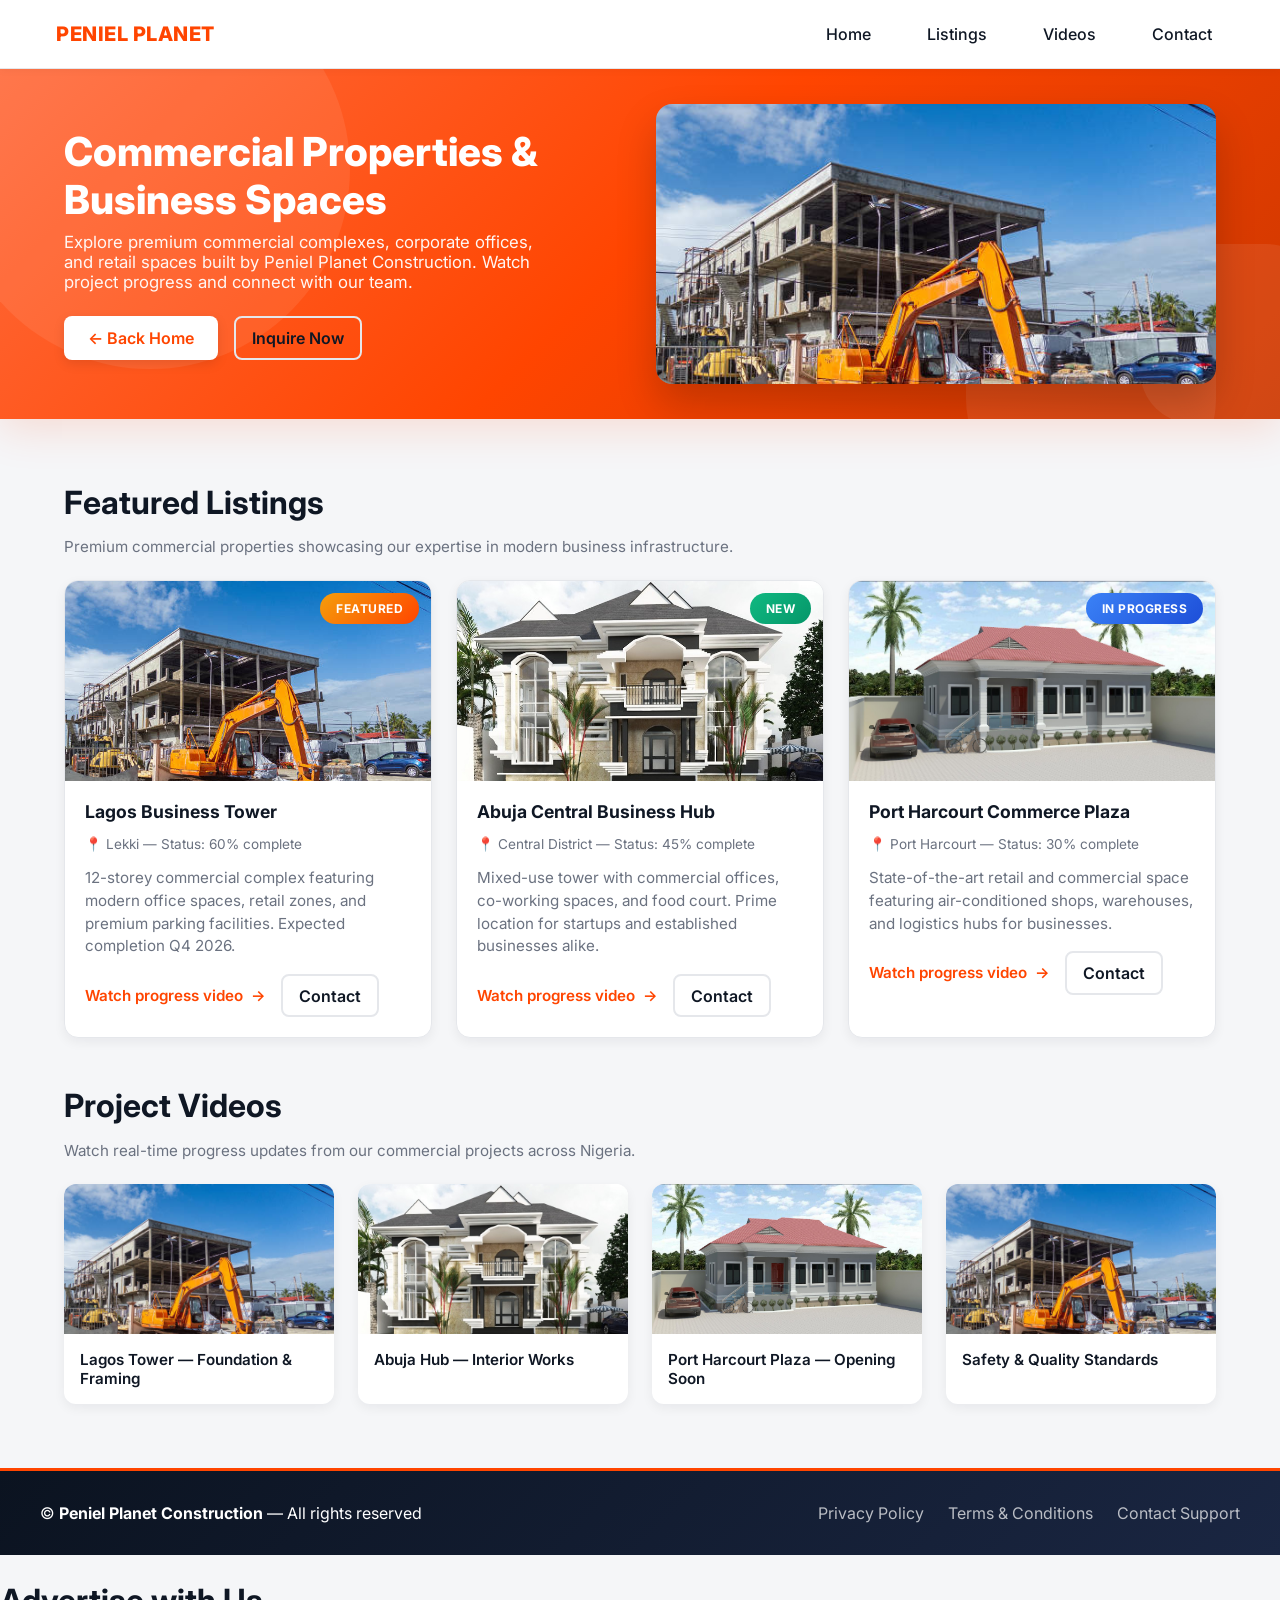
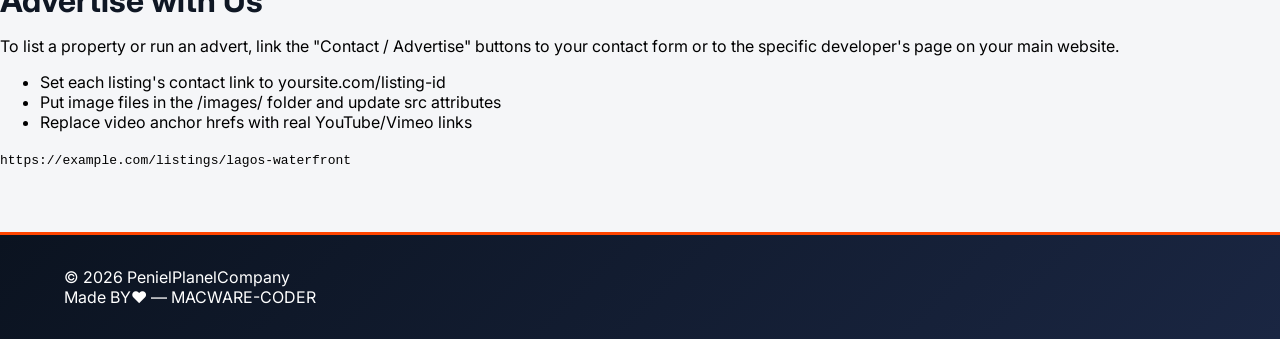
==== pagecommercial.html @ 6aea74a9 "Add files via upload" ====
<!doctype html>
<html lang="en">
<head>
  <meta charset="utf-8" />
  <meta name="viewport" content="width=device-width, initial-scale=1" />
  <title>Commercial Properties | Peniel Planet Construction</title>
  <link rel="stylesheet" href="category-modern.css">
  <link href="https://fonts.googleapis.com/css2?family=Inter:wght@400;600;800&display=swap" rel="stylesheet">
</head>
<body>
  <header class="site-header">
    <div class="container">
      <a class="brand" href="index.html">PENIEL PLANET</a>
      <nav class="nav">
        <a href="index.html">Home</a>
        <a href="#listings">Listings</a>
        <a href="#videos">Videos</a>
        <a href="contactpeniel.html">Contact</a>
      </nav>
    </div>
  </header>

  <!-- Modern Hero Section with Gradient Background -->
  <section class="hero-background">
    <div class="hero-shapes">
      <div class="shape shape-1"></div>
      <div class="shape shape-2"></div>
      <div class="shape shape-3"></div>
    </div>
    <div class="container hero-section">
      <div class="hero-content">
        <h1>Commercial Properties & Business Spaces</h1>
        <p>Explore premium commercial complexes, corporate offices, and retail spaces built by Peniel Planet Construction. Watch project progress and connect with our team.</p>
        <div class="cta">
          <a class="btn" href="index.html">← Back Home</a>
          <a class="btn-outline" href="contactpeniel.html">Inquire Now</a>
        </div>
      </div>
      <div class="hero-image">
        <img src="penial p 15.jpg" alt="Commercial Properties" />
      </div>
    </div>
  </section>

  <main class="container">
    <!-- Listings Section -->
    <section id="listings">
      <h2>Featured Listings</h2>
      <p class="muted">Premium commercial properties showcasing our expertise in modern business infrastructure.</p>

      <div class="grid">
        <!-- Card 1 -->
        <article class="card">
          <img class="card-img" src="penial p 15.jpg" alt="Lagos Business Tower" />
          <div class="card-body">
            <h3 class="card-title">Lagos Business Tower</h3>
            <p class="meta">📍 Lekki — Status: 60% complete</p>
            <p class="desc">12-storey commercial complex featuring modern office spaces, retail zones, and premium parking facilities. Expected completion Q4 2026.</p>
            <div class="card-actions">
              <a class="link" href="https://www.youtube.com/results?search_query=construction+project" target="_blank">Watch progress video</a>
              <a class="btn-outline" href="contactpeniel.html">Contact</a>
            </div>
          </div>
          <span class="badge featured">Featured</span>
        </article>

        <!-- Card 2 -->
        <article class="card">
          <img class="card-img" src="building 2 penial.jpeg" alt="Abuja Business Hub" />
          <div class="card-body">
            <h3 class="card-title">Abuja Central Business Hub</h3>
            <p class="meta">📍 Central District — Status: 45% complete</p>
            <p class="desc">Mixed-use tower with commercial offices, co-working spaces, and food court. Prime location for startups and established businesses alike.</p>
            <div class="card-actions">
              <a class="link" href="https://www.youtube.com/results?search_query=construction+business" target="_blank">Watch progress video</a>
              <a class="btn-outline" href="contactpeniel.html">Contact</a>
            </div>
          </div>
          <span class="badge new">New</span>
        </article>

        <!-- Card 3 -->
        <article class="card">
          <img class="card-img" src="building penial.jpg" alt="Port Harcourt Commerce Plaza" />
          <div class="card-body">
            <h3 class="card-title">Port Harcourt Commerce Plaza</h3>
            <p class="meta">📍 Port Harcourt — Status: 30% complete</p>
            <p class="desc">State-of-the-art retail and commercial space featuring air-conditioned shops, warehouses, and logistics hubs for businesses.</p>
            <div class="card-actions">
              <a class="link" href="https://www.youtube.com/results?search_query=construction+progress" target="_blank">Watch progress video</a>
              <a class="btn-outline" href="contactpeniel.html">Contact</a>
            </div>
          </div>
          <span class="badge inprogress">In Progress</span>
        </article>
      </div>
    </section>

    <!-- Videos Section -->
    <section id="videos" class="videos">
      <h2>Project Videos</h2>
      <p class="muted">Watch real-time progress updates from our commercial projects across Nigeria.</p>

      <div class="video-grid">
        <div class="video-card">
          <a href="https://www.youtube.com/results?search_query=commercial+construction" target="_blank" rel="noopener">
            <img src="penial p 15.jpg" alt="Video Thumbnail" />
            <div class="video-play"></div>
            <div class="video-title">Lagos Tower — Foundation & Framing</div>
          </a>
        </div>

        <div class="video-card">
          <a href="https://www.youtube.com/results?search_query=office+building+construction" target="_blank" rel="noopener">
            <img src="building 2 penial.jpeg" alt="Video Thumbnail" />
            <div class="video-play"></div>
            <div class="video-title">Abuja Hub — Interior Works</div>
          </a>
        </div>

        <div class="video-card">
          <a href="https://www.youtube.com/results?search_query=retail+construction" target="_blank" rel="noopener">
            <img src="building penial.jpg" alt="Video Thumbnail" />
            <div class="video-play"></div>
            <div class="video-title">Port Harcourt Plaza — Opening Soon</div>
          </a>
        </div>

        <div class="video-card">
          <a href="https://www.youtube.com/results?search_query=commercial+project" target="_blank" rel="noopener">
            <img src="penial p 15.jpg" alt="Video Thumbnail" />
            <div class="video-play"></div>
            <div class="video-title">Safety & Quality Standards</div>
          </a>
        </div>
      </div>
    </section>
  </main>

  <footer>
    <div class="footer-inner">
      <div>© <strong>Peniel Planet Construction</strong> — All rights reserved</div>
      <div class="footer-links">
        <a href="#">Privacy Policy</a>
        <a href="#">Terms & Conditions</a>
        <a href="contactpeniel.html">Contact Support</a>
      </div>
    </div>
  </footer>
  <script src="peniel-interactions.js"></script>
</body>
</html>

      </div>
    </section>

    <section id="contact" class="contact">
      <h2>Advertise with Us</h2>
      <p>To list a property or run an advert, link the "Contact / Advertise" buttons to your contact form or to the specific developer's page on your main website.</p>
      <ul>
        <li>Set each listing's contact link to yoursite.com/listing-id</li>
        <li>Put image files in the /images/ folder and update src attributes</li>
        <li>Replace video anchor hrefs with real YouTube/Vimeo links</li>
      </ul>

      <!-- <p class="muted">Example contact link placeholder (change it):</p> -->
      <code>https://example.com/listings/lagos-waterfront</code>
    </section>
  </main>

  <footer class="site-footer">
    <div class="container">
      <div>© <span id="year"></span> PenielPlanelCompany</div>
      <div class="small">Made BY❤️ — MACWARE-CODER</div>
    </div>
  </footer>

  <script>
    // Small helper — update the year and optionally the main link easily here
    document.getElementById('year').textContent = new Date().getFullYear();
    // If you want to link the hero button to your main site, change the URL below
    // document.getElementById('MAIN_SITE_LINK').href = 'https://your-site.com';
  </script>
</body>
</html>
---- category-modern.css ----
/* ============================================
   Peniel Planet - Modern Category Pages CSS
   ============================================ */

:root {
  --bg: #f6f7fb;
  --card: #ffffff;
  --accent: #ff4500;
  --accent-dark: #d93f1f;
  --muted: #6b7280;
  --text: #0f1724;
  --border: #e5e7eb;
  --success: #10b981;
  --warning: #f59e0b;
  --info: #3b82f6;
  --shadow: 0 10px 30px rgba(15, 23, 36, 0.1);
  --shadow-sm: 0 4px 12px rgba(15, 23, 36, 0.06);
}

* {
  box-sizing: border-box;
}

html, body {
  height: 100%;
  margin: 0;
  font-family: Inter, system-ui, -apple-system, "Segoe UI", Roboto, "Helvetica Neue", Arial;
  background: #f5f6f8;
}

/* ============== HEADER ============== */
.site-header {
  background: #fff;
  border-bottom: 1px solid var(--border);
  box-shadow: 0 2px 8px rgba(0, 0, 0, 0.04);
  position: sticky;
  top: 0;
  z-index: 50;
}

.site-header .container {
  display: flex;
  align-items: center;
  justify-content: space-between;
  padding: 1rem;
  max-width: 1200px;
  margin: 0 auto;
}

.brand {
  font-weight: 800;
  color: var(--accent);
  text-decoration: none;
  font-size: 1.25rem;
  letter-spacing: 0.5px;
  transition: color 0.3s ease;
}

.brand:hover {
  color: var(--accent-dark);
}

.nav {
  display: flex;
  gap: 2rem;
  align-items: center;
}

.nav a {
  color: var(--text);
  text-decoration: none;
  font-weight: 500;
  transition: color 0.3s ease;
  padding: 0.5rem 0.75rem;
  border-radius: 6px;
}

.nav a:hover {
  color: var(--accent);
  background: rgba(255, 69, 0, 0.05);
}

/* ============== HERO SECTION ============== */
.hero-background {
  position: relative;
  overflow: hidden;
  background: linear-gradient(135deg, #ff6b3d 0%, #ff4500 50%, #cc3700 100%);
  color: white;
  min-height: 350px;
  display: flex;
  align-items: center;
  margin-bottom: 4rem;
  box-shadow: 0 10px 40px rgba(255, 69, 0, 0.15);
}

/* Animated background shapes */
.hero-shapes {
  position: absolute;
  top: 0;
  left: 0;
  right: 0;
  bottom: 0;
  overflow: hidden;
  z-index: 0;
}

.shape {
  position: absolute;
  opacity: 0.08;
  animation: float 8s ease-in-out infinite;
}

.shape-1 {
  width: 400px;
  height: 400px;
  background: white;
  border-radius: 50%;
  top: -100px;
  left: -50px;
}

.shape-2 {
  width: 250px;
  height: 250px;
  background: white;
  border-radius: 40%;
  bottom: -80px;
  right: 5%;
  animation-delay: 2s;
}

.shape-3 {
  width: 180px;
  height: 180px;
  background: white;
  border-radius: 30%;
  top: 50%;
  right: -40px;
  animation-delay: 1s;
}

@keyframes float {
  0%, 100% { transform: translateY(0px) rotate(0deg); }
  50% { transform: translateY(20px) rotate(5deg); }
}

.hero-section {
  position: relative;
  z-index: 1;
  display: flex;
  gap: 2rem;
  align-items: center;
}

.container {
  max-width: 1200px;
  margin: 0 auto;
  padding: 0 1.5rem;
}

.hero-content {
  flex: 1;
  min-width: 260px;
}

.hero-content h1 {
  margin: 0 0 0.5rem;
  font-size: clamp(1.75rem, 3.5vw, 2.5rem);
  line-height: 1.2;
  font-weight: 800;
}

.hero-content p {
  margin: 0 0 1.5rem 0;
  opacity: 0.95;
  font-size: 1.05rem;
  max-width: 500px;
}

.hero-image {
  flex: 1;
  display: flex;
  justify-content: center;
  align-items: center;
}

.hero-image img {
  max-width: 100%;
  width: 100%;
  max-height: 280px;
  border-radius: 16px;
  box-shadow: 0 20px 40px rgba(0, 0, 0, 0.2);
  object-fit: cover;
  animation: slideUp 0.6s ease-out;
}

@keyframes slideUp {
  from {
    opacity: 0;
    transform: translateY(30px);
  }
  to {
    opacity: 1;
    transform: translateY(0);
  }
}

.cta {
  display: flex;
  gap: 1rem;
  flex-wrap: wrap;
}

/* ============== BUTTONS ============== */
.btn {
  display: inline-block;
  padding: 0.75rem 1.5rem;
  background: #fff;
  color: var(--accent);
  text-decoration: none;
  border-radius: 8px;
  font-weight: 600;
  transition: all 0.3s ease;
  border: none;
  cursor: pointer;
  box-shadow: 0 4px 12px rgba(0, 0, 0, 0.1);
}

.btn:hover {
  transform: translateY(-2px);
  box-shadow: 0 6px 16px rgba(0, 0, 0, 0.15);
  background: #f5f5f5;
}

.btn-outline {
  display: inline-block;
  padding: 0.6rem 1rem;
  border-radius: 8px;
  border: 2px solid var(--border);
  text-decoration: none;
  color: var(--text);
  font-weight: 600;
  transition: all 0.3s ease;
  cursor: pointer;
  background: transparent;
}

.btn-outline:hover {
  border-color: var(--accent);
  color: var(--accent);
  background: rgba(255, 69, 0, 0.04);
}

/* ============== MAIN CONTENT ============== */
main {
  min-height: 400px;
}

h2 {
  font-size: 2rem;
  margin-bottom: 0.5rem;
  color: var(--text);
}

section {
  margin-bottom: 3rem;
}

.muted {
  color: var(--muted);
  font-size: 0.95rem;
}

/* ============== GRID LAYOUT ============== */
.grid {
  display: grid;
  grid-template-columns: repeat(auto-fit, minmax(280px, 1fr));
  gap: 1.5rem;
  margin-top: 1.5rem;
}

/* ============== CARDS ============== */
.card {
  position: relative;
  background: var(--card);
  border-radius: 14px;
  overflow: hidden;
  box-shadow: var(--shadow-sm);
  transition: all 0.4s cubic-bezier(0.23, 1, 0.320, 1);
  border: 1px solid var(--border);
  animation: fadeInUp 0.5s ease-out;
}

@keyframes fadeInUp {
  from {
    opacity: 0;
    transform: translateY(20px);
  }
  to {
    opacity: 1;
    transform: translateY(0);
  }
}

.card:hover {
  transform: translateY(-8px);
  box-shadow: var(--shadow);
  border-color: var(--accent);
}

.card-img {
  width: 100%;
  height: 200px;
  object-fit: cover;
  transition: transform 0.4s ease;
  display: block;
}

.card:hover .card-img {
  transform: scale(1.05);
}

.card-body {
  padding: 1.25rem;
}

.card-title {
  margin: 0 0 0.5rem;
  font-size: 1.1rem;
  font-weight: 700;
  color: var(--text);
}

.meta {
  font-size: 0.85rem;
  color: var(--muted);
  margin-bottom: 0.75rem;
}

.desc {
  font-size: 0.95rem;
  color: var(--muted);
  margin-bottom: 1rem;
  line-height: 1.5;
}

.card-actions {
  display: flex;
  gap: 1rem;
  align-items: center;
  flex-wrap: wrap;
}

.link {
  text-decoration: none;
  font-size: 0.95rem;
  color: var(--accent);
  font-weight: 600;
  transition: all 0.3s ease;
  position: relative;
}

.link::after {
  content: '→';
  margin-left: 0.5rem;
  transition: margin-left 0.3s ease;
}

.link:hover::after {
  margin-left: 0.75rem;
}

/* ============== BADGES ============== */
.badge {
  position: absolute;
  top: 12px;
  right: 12px;
  padding: 0.5rem 1rem;
  border-radius: 30px;
  font-size: 0.75rem;
  font-weight: 700;
  text-transform: uppercase;
  letter-spacing: 0.5px;
  animation: badgePulse 2.5s ease-in-out infinite;
}

@keyframes badgePulse {
  0%, 100% { transform: scale(1); }
  50% { transform: scale(1.05); }
}

.badge.featured {
  background: linear-gradient(135deg, #f59e0b 0%, #ff4500 100%);
  color: white;
}

.badge.new {
  background: linear-gradient(135deg, #10b981 0%, #059669 100%);
  color: white;
}

.badge.inprogress {
  background: linear-gradient(135deg, #3b82f6 0%, #1d4ed8 100%);
  color: white;
}

.badge.completed {
  background: linear-gradient(135deg, #8b5cf6 0%, #6d28d9 100%);
  color: white;
}

/* ============== VIDEOS SECTION ============== */
.videos {
  margin-top: 3rem;
}

.video-grid {
  display: grid;
  grid-template-columns: repeat(auto-fit, minmax(220px, 1fr));
  gap: 1.5rem;
  margin-top: 1.5rem;
}

.video-card {
  position: relative;
  border-radius: 12px;
  overflow: hidden;
  background: var(--card);
  box-shadow: var(--shadow-sm);
  transition: transform 0.4s ease;
}

.video-card:hover {
  transform: translateY(-6px);
  box-shadow: var(--shadow);
}

.video-card a {
  display: block;
  text-decoration: none;
  color: inherit;
}

.video-card img {
  width: 100%;
  height: 150px;
  object-fit: cover;
  display: block;
  transition: transform 0.4s ease;
}

.video-card:hover img {
  transform: scale(1.1);
}

.video-title {
  padding: 1rem;
  font-weight: 600;
  color: var(--text);
  font-size: 0.95rem;
}

.video-play {
  position: absolute;
  top: 50%;
  left: 50%;
  transform: translate(-50%, -50%);
  width: 50px;
  height: 50px;
  background: rgba(255, 69, 0, 0.9);
  border-radius: 50%;
  display: flex;
  align-items: center;
  justify-content: center;
  opacity: 0;
  transition: opacity 0.3s ease;
}

.video-card:hover .video-play {
  opacity: 1;
}

.video-play::after {
  content: '▶';
  color: white;
  font-size: 1.5rem;
  margin-left: 4px;
}

/* ============== GALLERY (Interior specific) ============== */
.gallery {
  display: grid;
  grid-template-columns: repeat(auto-fit, minmax(250px, 1fr));
  gap: 1.5rem;
  margin-top: 1.5rem;
}

.gallery-item {
  position: relative;
  border-radius: 12px;
  overflow: hidden;
  height: 250px;
  cursor: pointer;
  box-shadow: var(--shadow-sm);
  transition: all 0.4s ease;
}

.gallery-item img {
  width: 100%;
  height: 100%;
  object-fit: cover;
  transition: transform 0.4s ease;
}

.gallery-item:hover img {
  transform: scale(1.1) rotate(2deg);
}

.gallery-item-overlay {
  position: absolute;
  top: 0;
  left: 0;
  right: 0;
  bottom: 0;
  background: rgba(0, 0, 0, 0.7);
  display: flex;
  align-items: center;
  justify-content: center;
  opacity: 0;
  transition: opacity 0.4s ease;
}

.gallery-item:hover .gallery-item-overlay {
  opacity: 1;
}

.gallery-overlay-text {
  color: white;
  text-align: center;
}

/* ============== FOOTER ============== */
footer {
  margin-top: 4rem;
  padding: 2rem 1.5rem;
  background: linear-gradient(135deg, #0b1320 0%, #1a2642 100%);
  color: white;
  border-top: 3px solid var(--accent);
}

.footer-inner {
  max-width: 1200px;
  margin: 0 auto;
  display: flex;
  justify-content: space-between;
  align-items: center;
  flex-wrap: wrap;
  gap: 1rem;
}

.footer-links {
  display: flex;
  gap: 1.5rem;
}

.footer-links a {
  color: rgba(255, 255, 255, 0.7);
  text-decoration: none;
  transition: color 0.3s ease;
}

.footer-links a:hover {
  color: var(--accent);
}

/* ============== RESPONSIVE DESIGN ============== */
@media (max-width: 768px) {
  .hero-background {
    min-height: 280px;
    margin-bottom: 2.5rem;
  }

  .hero-section {
    flex-direction: column;
    text-align: center;
  }

  .hero-content h1 {
    font-size: 1.5rem;
  }

  .hero-content p {
    font-size: 0.95rem;
  }

  .nav {
    gap: 1rem;
    font-size: 0.9rem;
  }

  .grid {
    grid-template-columns: 1fr;
    gap: 1rem;
  }

  .video-grid {
    grid-template-columns: repeat(auto-fit, minmax(200px, 1fr));
  }

  .gallery {
    grid-template-columns: repeat(2, 1fr);
    gap: 1rem;
  }

  .card-actions {
    flex-direction: column;
    align-items: flex-start;
  }

  .btn-outline {
    width: 100%;
    text-align: center;
  }

  .footer-inner {
    justify-content: center;
    text-align: center;
  }

  .shape-1 {
    width: 200px;
    height: 200px;
  }

  .shape-2 {
    width: 130px;
    height: 130px;
  }

  .shape-3 {
    width: 100px;
    height: 100px;
  }
}

@media (max-width: 480px) {
  .hero-background {
    min-height: 220px;
    margin-bottom: 2rem;
  }

  .site-header .container {
    padding: 0.75rem;
  }

  h2 {
    font-size: 1.5rem;
  }

  .card-img {
    height: 150px;
  }

  .gallery {
    grid-template-columns: 1fr;
  }

  .gallery-item {
    height: 200px;
  }

  .cta {
    flex-direction: column;
  }

  .btn, .btn-outline {
    width: 100%;
    text-align: center;
  }
}
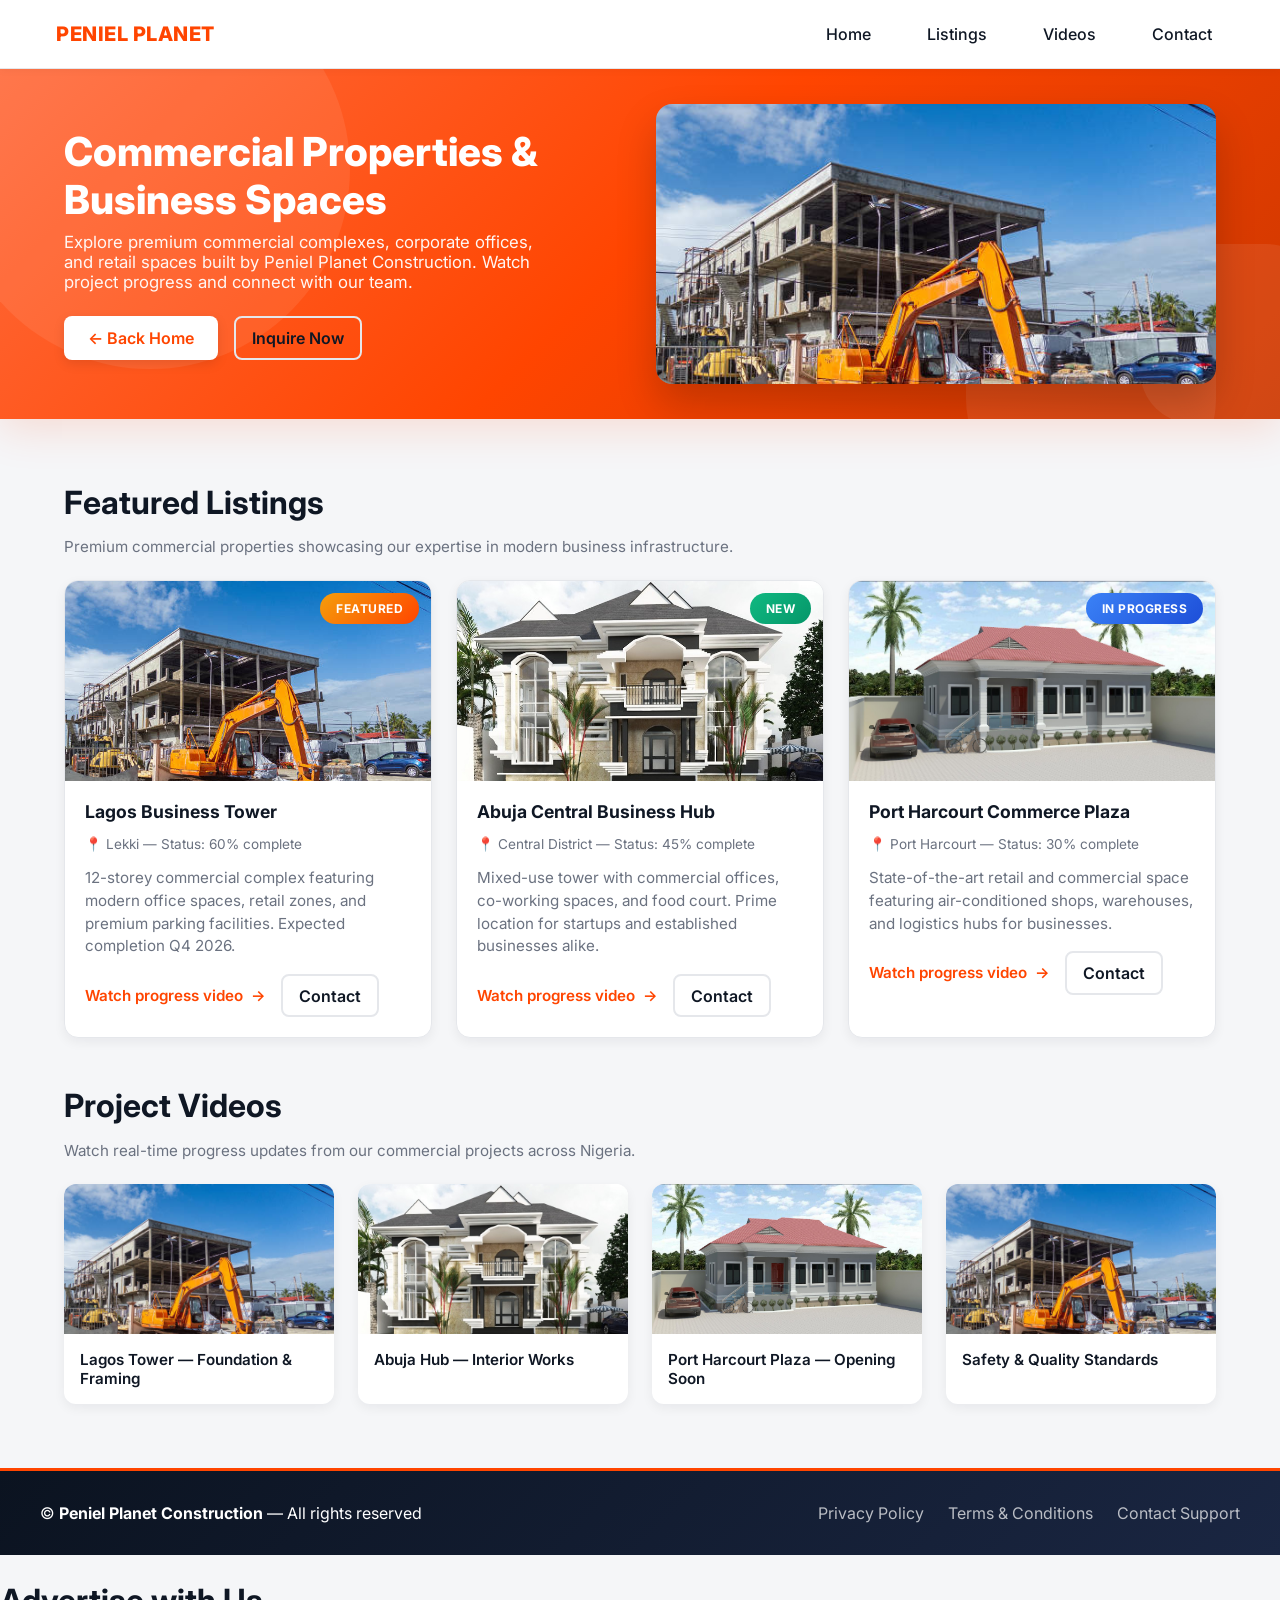
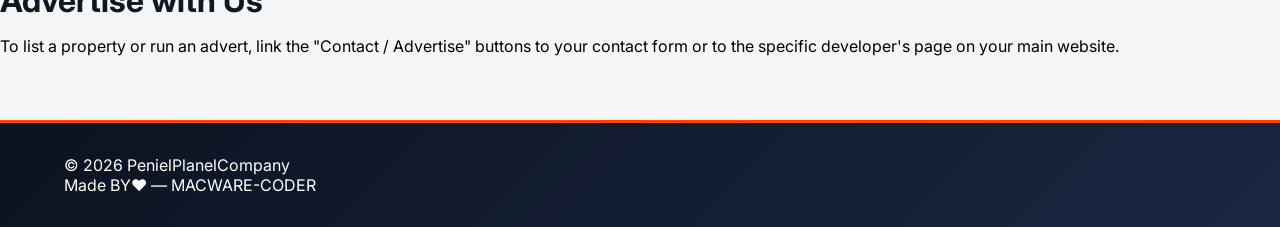
==== commit ea9b48dc: "Fix HTML structure and restore content in pagecommercial.html" ====
--- a/pagecommercial.html
+++ b/pagecommercial.html
@@ -158,14 +158,7 @@
     <section id="contact" class="contact">
       <h2>Advertise with Us</h2>
       <p>To list a property or run an advert, link the "Contact / Advertise" buttons to your contact form or to the specific developer's page on your main website.</p>
-      <ul>
-        <li>Set each listing's contact link to yoursite.com/listing-id</li>
-        <li>Put image files in the /images/ folder and update src attributes</li>
-        <li>Replace video anchor hrefs with real YouTube/Vimeo links</li>
-      </ul>
-
-      <!-- <p class="muted">Example contact link placeholder (change it):</p> -->
-      <code>https://example.com/listings/lagos-waterfront</code>
+     
     </section>
   </main>
 
@@ -183,4 +176,4 @@
     // document.getElementById('MAIN_SITE_LINK').href = 'https://your-site.com';
   </script>
 </body>
-</html>+</html>
